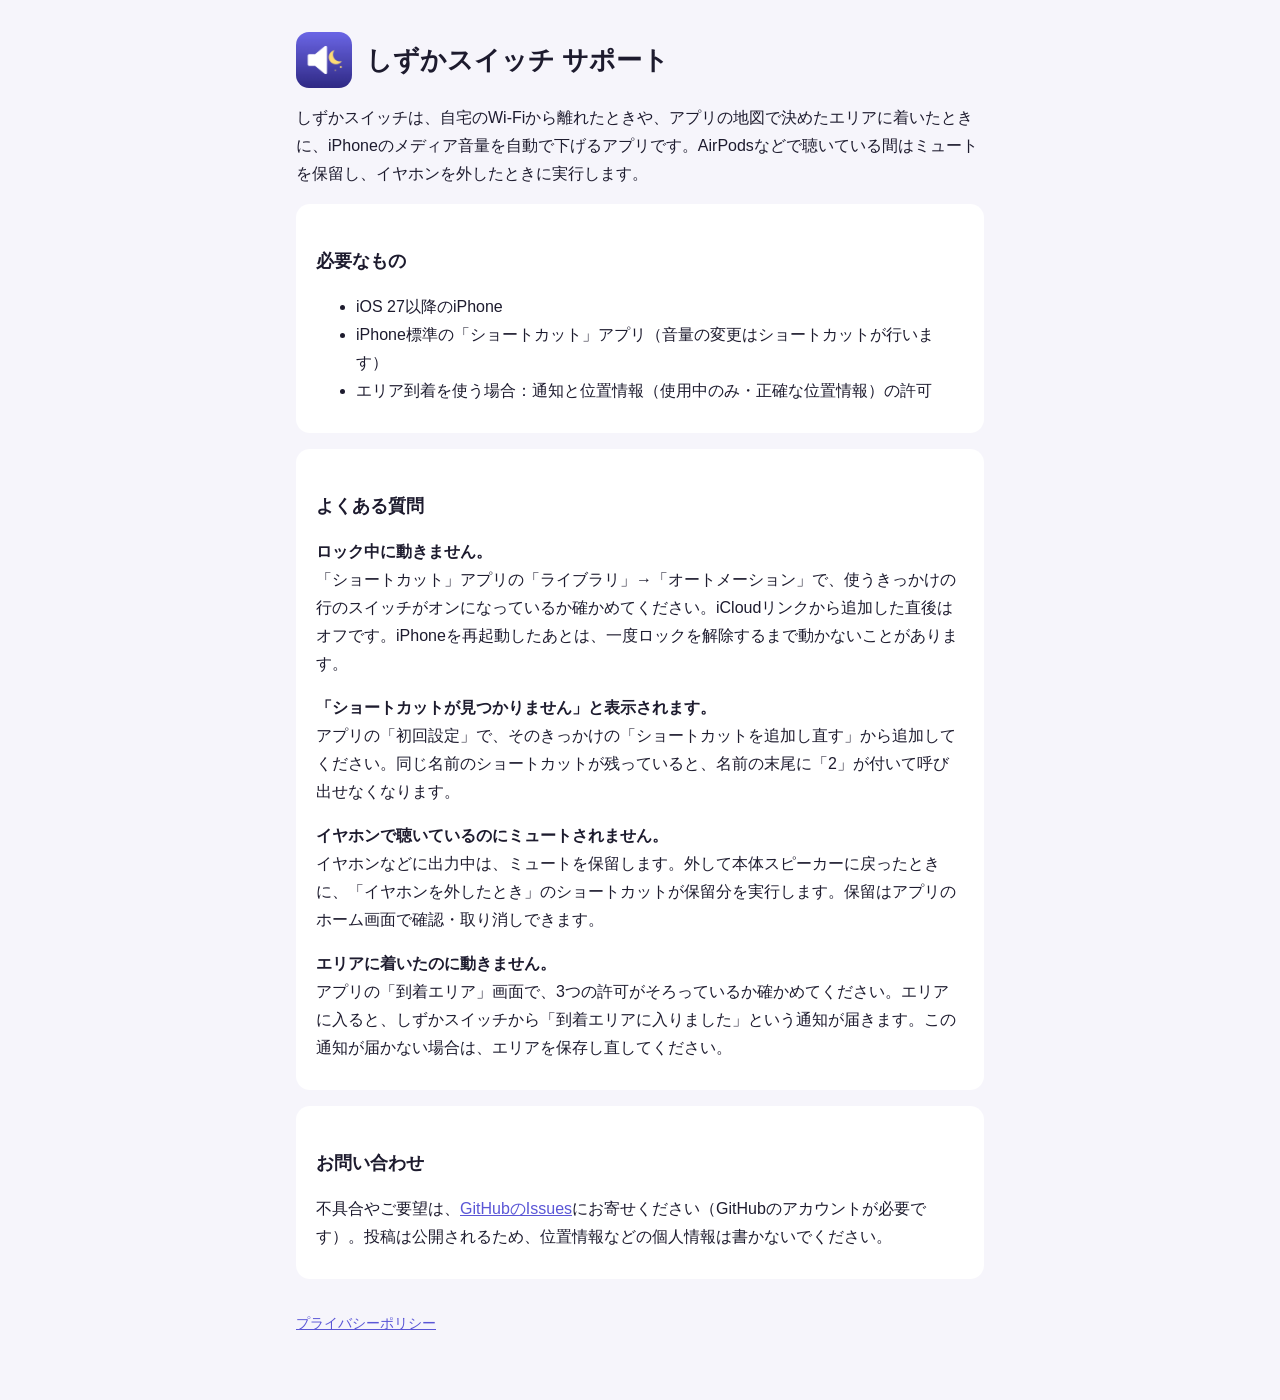
==== index.html @ dfd54183 "サポートページとプライバシーポリシーを追加 Co-Authored-By: Claude Opus 5.5 <noreply@anthropic.com>" ====
<!doctype html>
<html lang="ja">
<head>
<meta charset="utf-8">
<meta name="viewport" content="width=device-width, initial-scale=1">
<title>しずかスイッチ サポート</title>
<link rel="stylesheet" href="style.css">
</head>
<body>
<main>
<header><img src="icon.png" alt=""><h1>しずかスイッチ サポート</h1></header>
<p>しずかスイッチは、自宅のWi-Fiから離れたときや、アプリの地図で決めたエリアに着いたときに、iPhoneのメディア音量を自動で下げるアプリです。AirPodsなどで聴いている間はミュートを保留し、イヤホンを外したときに実行します。</p>

<section>
<h2>必要なもの</h2>
<ul>
<li>iOS 27以降のiPhone</li>
<li>iPhone標準の「ショートカット」アプリ（音量の変更はショートカットが行います）</li>
<li>エリア到着を使う場合：通知と位置情報（使用中のみ・正確な位置情報）の許可</li>
</ul>
</section>

<section>
<h2>よくある質問</h2>
<p><b>ロック中に動きません。</b><br>「ショートカット」アプリの「ライブラリ」→「オートメーション」で、使うきっかけの行のスイッチがオンになっているか確かめてください。iCloudリンクから追加した直後はオフです。iPhoneを再起動したあとは、一度ロックを解除するまで動かないことがあります。</p>
<p><b>「ショートカットが見つかりません」と表示されます。</b><br>アプリの「初回設定」で、そのきっかけの「ショートカットを追加し直す」から追加してください。同じ名前のショートカットが残っていると、名前の末尾に「2」が付いて呼び出せなくなります。</p>
<p><b>イヤホンで聴いているのにミュートされません。</b><br>イヤホンなどに出力中は、ミュートを保留します。外して本体スピーカーに戻ったときに、「イヤホンを外したとき」のショートカットが保留分を実行します。保留はアプリのホーム画面で確認・取り消しできます。</p>
<p><b>エリアに着いたのに動きません。</b><br>アプリの「到着エリア」画面で、3つの許可がそろっているか確かめてください。エリアに入ると、しずかスイッチから「到着エリアに入りました」という通知が届きます。この通知が届かない場合は、エリアを保存し直してください。</p>
</section>

<section>
<h2>お問い合わせ</h2>
<p>不具合やご要望は、<a href="https://github.com/kyamada1928/shizuka-switch/issues">GitHubのIssues</a>にお寄せください（GitHubのアカウントが必要です）。投稿は公開されるため、位置情報などの個人情報は書かないでください。</p>
</section>

<nav><a href="privacy.html">プライバシーポリシー</a></nav>
</main>
</body>
</html>
---- style.css ----
:root { --bg: #f6f5fb; --fg: #1d1b2e; --muted: #5b5873; --accent: #5a56d6; --card: #ffffff; }
@media (prefers-color-scheme: dark) { :root { --bg: #14131c; --fg: #ecebf5; --muted: #a7a4bd; --accent: #a9a6ff; --card: #1f1d2b; } }
* { box-sizing: border-box; }
body { margin: 0; background: var(--bg); color: var(--fg); font: 16px/1.75 -apple-system, "Hiragino Sans", "Noto Sans JP", sans-serif; }
main { max-width: 720px; margin: 0 auto; padding: 32px 16px 64px; }
header { display: flex; align-items: center; gap: 14px; margin-bottom: 8px; }
header img { width: 56px; height: 56px; border-radius: 13px; }
h1 { font-size: 1.6rem; margin: 0; }
h2 { font-size: 1.15rem; margin: 2em 0 .5em; }
section { background: var(--card); border-radius: 14px; padding: 4px 20px 12px; margin-top: 16px; }
a { color: var(--accent); }
.muted { color: var(--muted); font-size: .9rem; }
nav { margin-top: 32px; font-size: .9rem; }
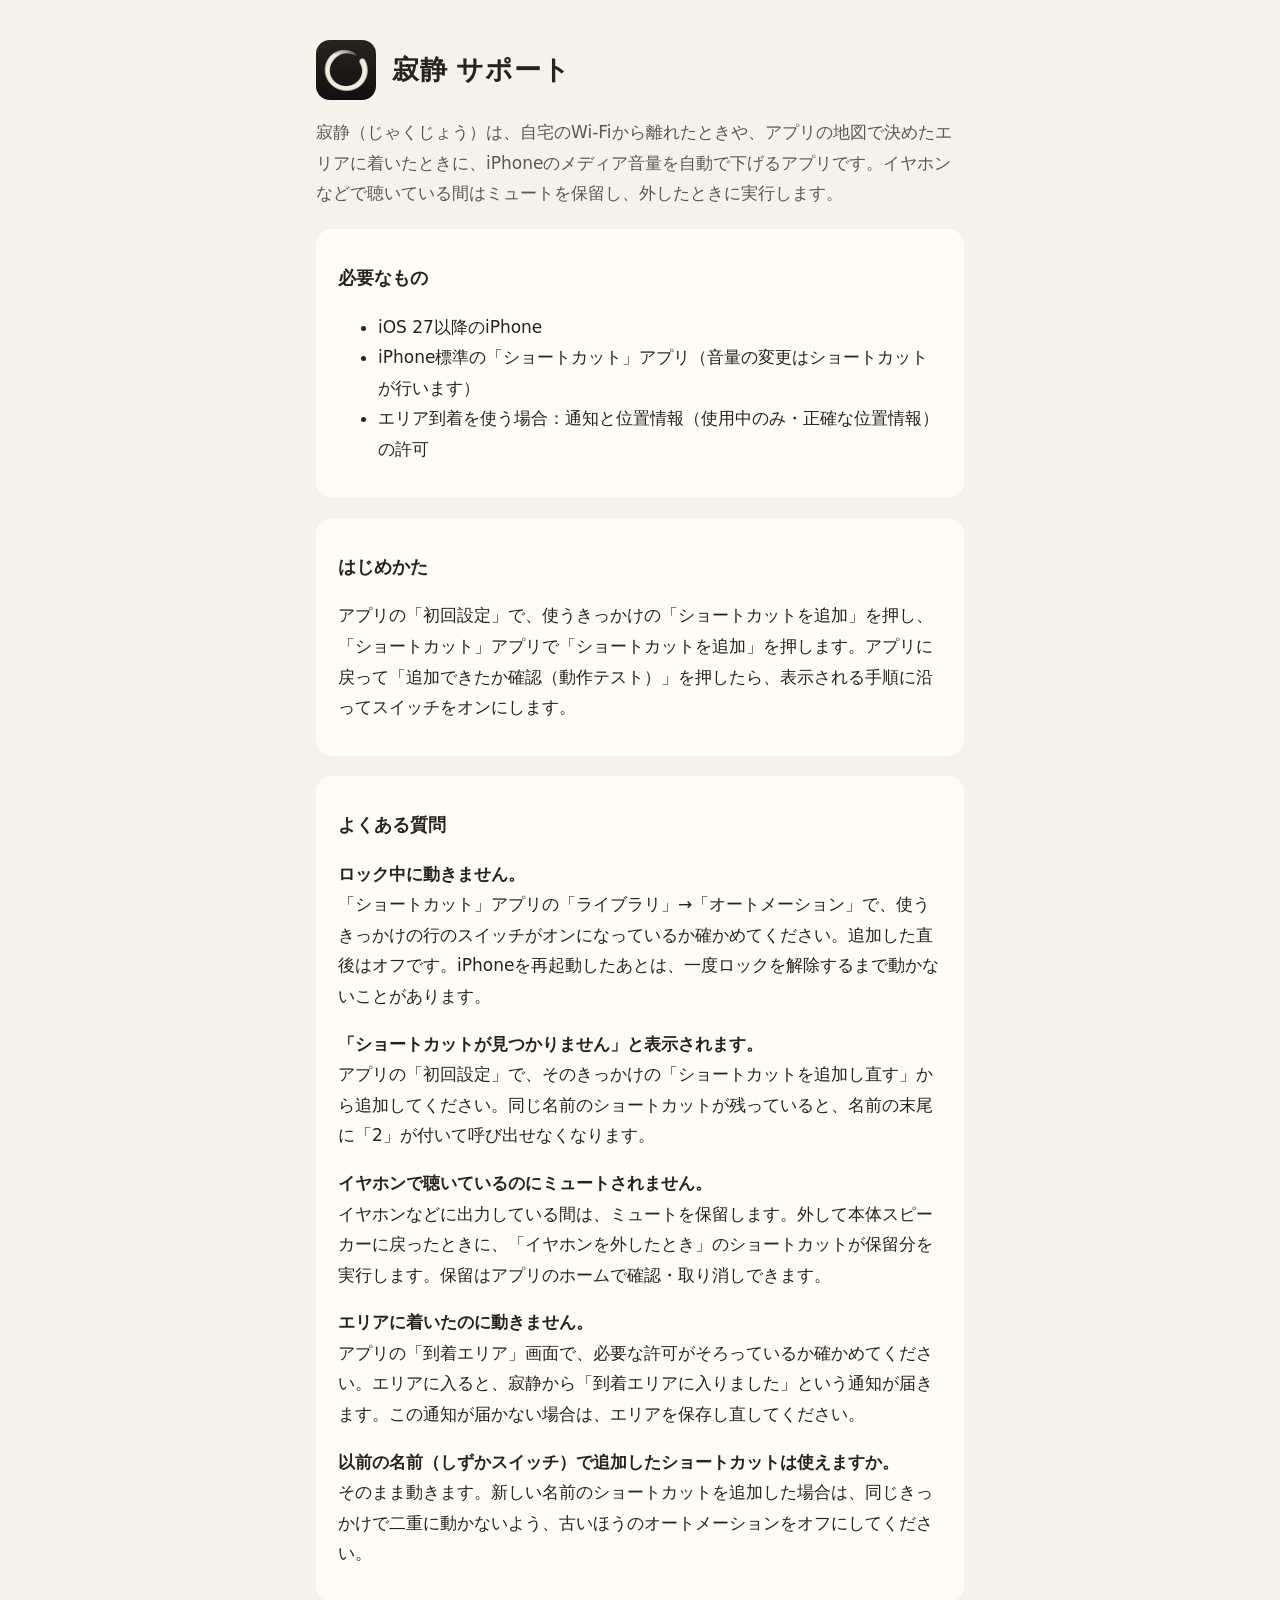
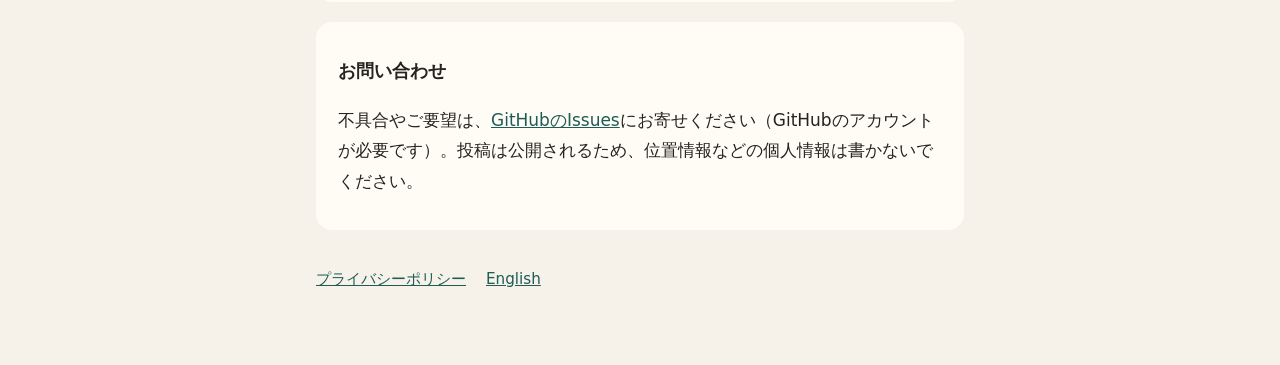
==== commit 19433f56: "寂静 / Jakujo に改名し、日英のページにする Co-Authored-By: Claude Opus 5.5 <noreply@anthropic.com>" ====
--- a/index.html
+++ b/index.html
@@ -3,13 +3,14 @@
 <head>
 <meta charset="utf-8">
 <meta name="viewport" content="width=device-width, initial-scale=1">
-<title>しずかスイッチ サポート</title>
+<title>寂静 サポート</title>
 <link rel="stylesheet" href="style.css">
+<link rel="alternate" hreflang="en" href="en/">
 </head>
 <body>
 <main>
-<header><img src="icon.png" alt=""><h1>しずかスイッチ サポート</h1></header>
-<p>しずかスイッチは、自宅のWi-Fiから離れたときや、アプリの地図で決めたエリアに着いたときに、iPhoneのメディア音量を自動で下げるアプリです。AirPodsなどで聴いている間はミュートを保留し、イヤホンを外したときに実行します。</p>
+<header><img src="icon.png" alt=""><h1>寂静 サポート</h1></header>
+<p class="lead">寂静（じゃくじょう）は、自宅のWi-Fiから離れたときや、アプリの地図で決めたエリアに着いたときに、iPhoneのメディア音量を自動で下げるアプリです。イヤホンなどで聴いている間はミュートを保留し、外したときに実行します。</p>
 
 <section>
 <h2>必要なもの</h2>
@@ -21,19 +22,25 @@
 </section>
 
 <section>
+<h2>はじめかた</h2>
+<p>アプリの「初回設定」で、使うきっかけの「ショートカットを追加」を押し、「ショートカット」アプリで「ショートカットを追加」を押します。アプリに戻って「追加できたか確認（動作テスト）」を押したら、表示される手順に沿ってスイッチをオンにします。</p>
+</section>
+
+<section>
 <h2>よくある質問</h2>
-<p><b>ロック中に動きません。</b><br>「ショートカット」アプリの「ライブラリ」→「オートメーション」で、使うきっかけの行のスイッチがオンになっているか確かめてください。iCloudリンクから追加した直後はオフです。iPhoneを再起動したあとは、一度ロックを解除するまで動かないことがあります。</p>
+<p><b>ロック中に動きません。</b><br>「ショートカット」アプリの「ライブラリ」→「オートメーション」で、使うきっかけの行のスイッチがオンになっているか確かめてください。追加した直後はオフです。iPhoneを再起動したあとは、一度ロックを解除するまで動かないことがあります。</p>
 <p><b>「ショートカットが見つかりません」と表示されます。</b><br>アプリの「初回設定」で、そのきっかけの「ショートカットを追加し直す」から追加してください。同じ名前のショートカットが残っていると、名前の末尾に「2」が付いて呼び出せなくなります。</p>
-<p><b>イヤホンで聴いているのにミュートされません。</b><br>イヤホンなどに出力中は、ミュートを保留します。外して本体スピーカーに戻ったときに、「イヤホンを外したとき」のショートカットが保留分を実行します。保留はアプリのホーム画面で確認・取り消しできます。</p>
-<p><b>エリアに着いたのに動きません。</b><br>アプリの「到着エリア」画面で、3つの許可がそろっているか確かめてください。エリアに入ると、しずかスイッチから「到着エリアに入りました」という通知が届きます。この通知が届かない場合は、エリアを保存し直してください。</p>
+<p><b>イヤホンで聴いているのにミュートされません。</b><br>イヤホンなどに出力している間は、ミュートを保留します。外して本体スピーカーに戻ったときに、「イヤホンを外したとき」のショートカットが保留分を実行します。保留はアプリのホームで確認・取り消しできます。</p>
+<p><b>エリアに着いたのに動きません。</b><br>アプリの「到着エリア」画面で、必要な許可がそろっているか確かめてください。エリアに入ると、寂静から「到着エリアに入りました」という通知が届きます。この通知が届かない場合は、エリアを保存し直してください。</p>
+<p><b>以前の名前（しずかスイッチ）で追加したショートカットは使えますか。</b><br>そのまま動きます。新しい名前のショートカットを追加した場合は、同じきっかけで二重に動かないよう、古いほうのオートメーションをオフにしてください。</p>
 </section>
 
 <section>
 <h2>お問い合わせ</h2>
-<p>不具合やご要望は、<a href="https://github.com/kyamada1928/shizuka-switch/issues">GitHubのIssues</a>にお寄せください（GitHubのアカウントが必要です）。投稿は公開されるため、位置情報などの個人情報は書かないでください。</p>
+<p>不具合やご要望は、<a href="https://github.com/kyamada1928/jakujo/issues">GitHubのIssues</a>にお寄せください（GitHubのアカウントが必要です）。投稿は公開されるため、位置情報などの個人情報は書かないでください。</p>
 </section>
 
-<nav><a href="privacy.html">プライバシーポリシー</a></nav>
+<nav><a href="privacy.html">プライバシーポリシー</a><a href="en/" hreflang="en">English</a></nav>
 </main>
 </body>
 </html>
--- a/style.css
+++ b/style.css
@@ -1,13 +1,14 @@
-:root { --bg: #f6f5fb; --fg: #1d1b2e; --muted: #5b5873; --accent: #5a56d6; --card: #ffffff; }
-@media (prefers-color-scheme: dark) { :root { --bg: #14131c; --fg: #ecebf5; --muted: #a7a4bd; --accent: #a9a6ff; --card: #1f1d2b; } }
+:root { --bg: #f6f2ea; --surface: #fffcf6; --fg: #26231f; --muted: #5c574f; --accent: #1d5c57; }
+@media (prefers-color-scheme: dark) { :root { --bg: #151413; --surface: #211f1d; --fg: #ece7dd; --muted: #b4ada2; --accent: #7cc0b6; } }
 * { box-sizing: border-box; }
-body { margin: 0; background: var(--bg); color: var(--fg); font: 16px/1.75 -apple-system, "Hiragino Sans", "Noto Sans JP", sans-serif; }
-main { max-width: 720px; margin: 0 auto; padding: 32px 16px 64px; }
-header { display: flex; align-items: center; gap: 14px; margin-bottom: 8px; }
-header img { width: 56px; height: 56px; border-radius: 13px; }
-h1 { font-size: 1.6rem; margin: 0; }
-h2 { font-size: 1.15rem; margin: 2em 0 .5em; }
-section { background: var(--card); border-radius: 14px; padding: 4px 20px 12px; margin-top: 16px; }
+body { margin: 0; background: var(--bg); color: var(--fg); font: 17px/1.8 -apple-system, "Hiragino Sans", "Noto Sans JP", system-ui, sans-serif; }
+main { max-width: 680px; margin: 0 auto; padding: 40px 16px 72px; }
+header { display: flex; align-items: center; gap: 16px; margin-bottom: 12px; }
+header img { width: 60px; height: 60px; border-radius: 14px; }
+h1 { font-size: 1.7rem; margin: 0; font-weight: 600; }
+:lang(ja) h1 { font-family: "Hiragino Mincho ProN", "Yu Mincho", "Noto Serif JP", serif; letter-spacing: .04em; }
+h2 { font-size: 1.1rem; margin: 1.6em 0 .4em; }
+section { background: var(--surface); border-radius: 16px; padding: 6px 22px 16px; margin-top: 20px; }
 a { color: var(--accent); }
-.muted { color: var(--muted); font-size: .9rem; }
-nav { margin-top: 32px; font-size: .9rem; }
+nav { margin-top: 36px; font-size: .95rem; display: flex; gap: 20px; flex-wrap: wrap; }
+.lead { color: var(--muted); }
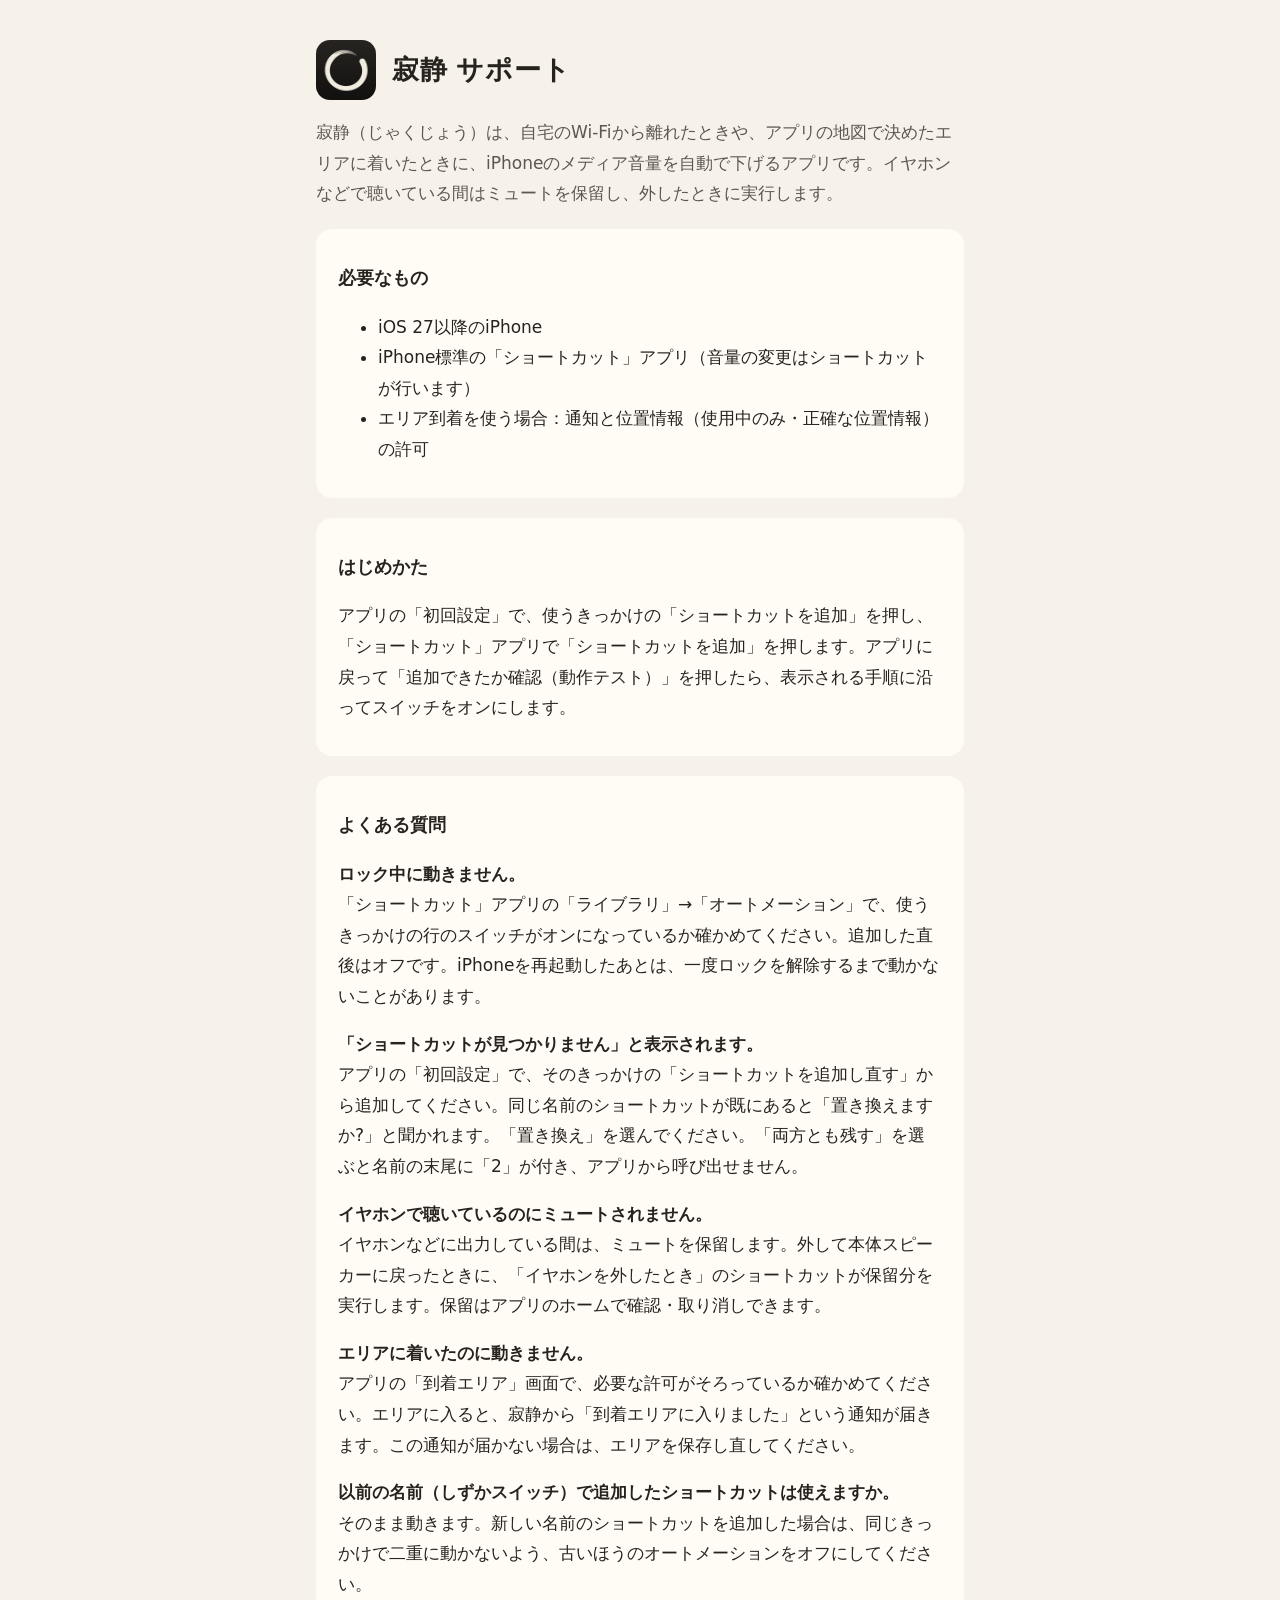
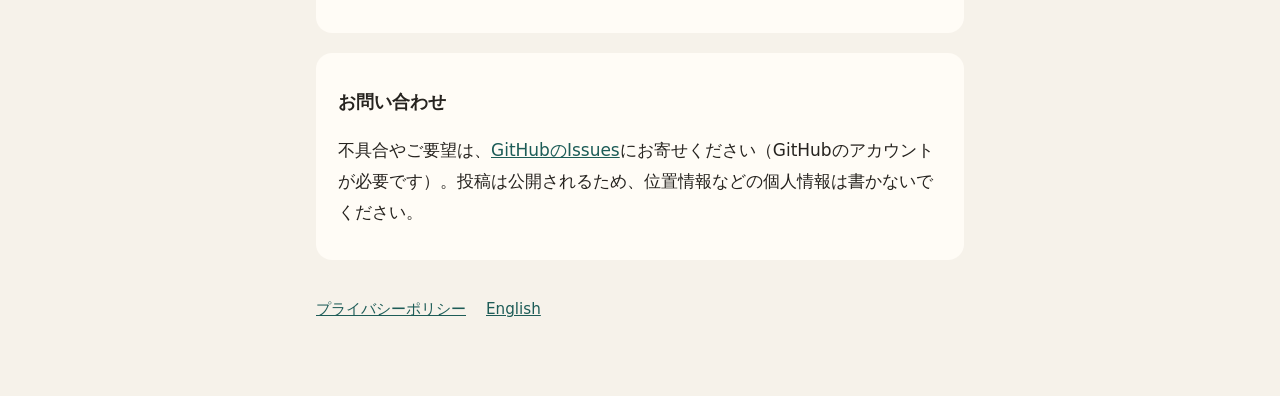
==== commit 02f98d03: "同名のショートカットがあるときの案内を直す Co-Authored-By: Claude Opus 5.5 <noreply@anthropic.com>" ====
--- a/index.html
+++ b/index.html
@@ -29,7 +29,7 @@
 <section>
 <h2>よくある質問</h2>
 <p><b>ロック中に動きません。</b><br>「ショートカット」アプリの「ライブラリ」→「オートメーション」で、使うきっかけの行のスイッチがオンになっているか確かめてください。追加した直後はオフです。iPhoneを再起動したあとは、一度ロックを解除するまで動かないことがあります。</p>
-<p><b>「ショートカットが見つかりません」と表示されます。</b><br>アプリの「初回設定」で、そのきっかけの「ショートカットを追加し直す」から追加してください。同じ名前のショートカットが残っていると、名前の末尾に「2」が付いて呼び出せなくなります。</p>
+<p><b>「ショートカットが見つかりません」と表示されます。</b><br>アプリの「初回設定」で、そのきっかけの「ショートカットを追加し直す」から追加してください。同じ名前のショートカットが既にあると「置き換えますか?」と聞かれます。「置き換え」を選んでください。「両方とも残す」を選ぶと名前の末尾に「2」が付き、アプリから呼び出せません。</p>
 <p><b>イヤホンで聴いているのにミュートされません。</b><br>イヤホンなどに出力している間は、ミュートを保留します。外して本体スピーカーに戻ったときに、「イヤホンを外したとき」のショートカットが保留分を実行します。保留はアプリのホームで確認・取り消しできます。</p>
 <p><b>エリアに着いたのに動きません。</b><br>アプリの「到着エリア」画面で、必要な許可がそろっているか確かめてください。エリアに入ると、寂静から「到着エリアに入りました」という通知が届きます。この通知が届かない場合は、エリアを保存し直してください。</p>
 <p><b>以前の名前（しずかスイッチ）で追加したショートカットは使えますか。</b><br>そのまま動きます。新しい名前のショートカットを追加した場合は、同じきっかけで二重に動かないよう、古いほうのオートメーションをオフにしてください。</p>
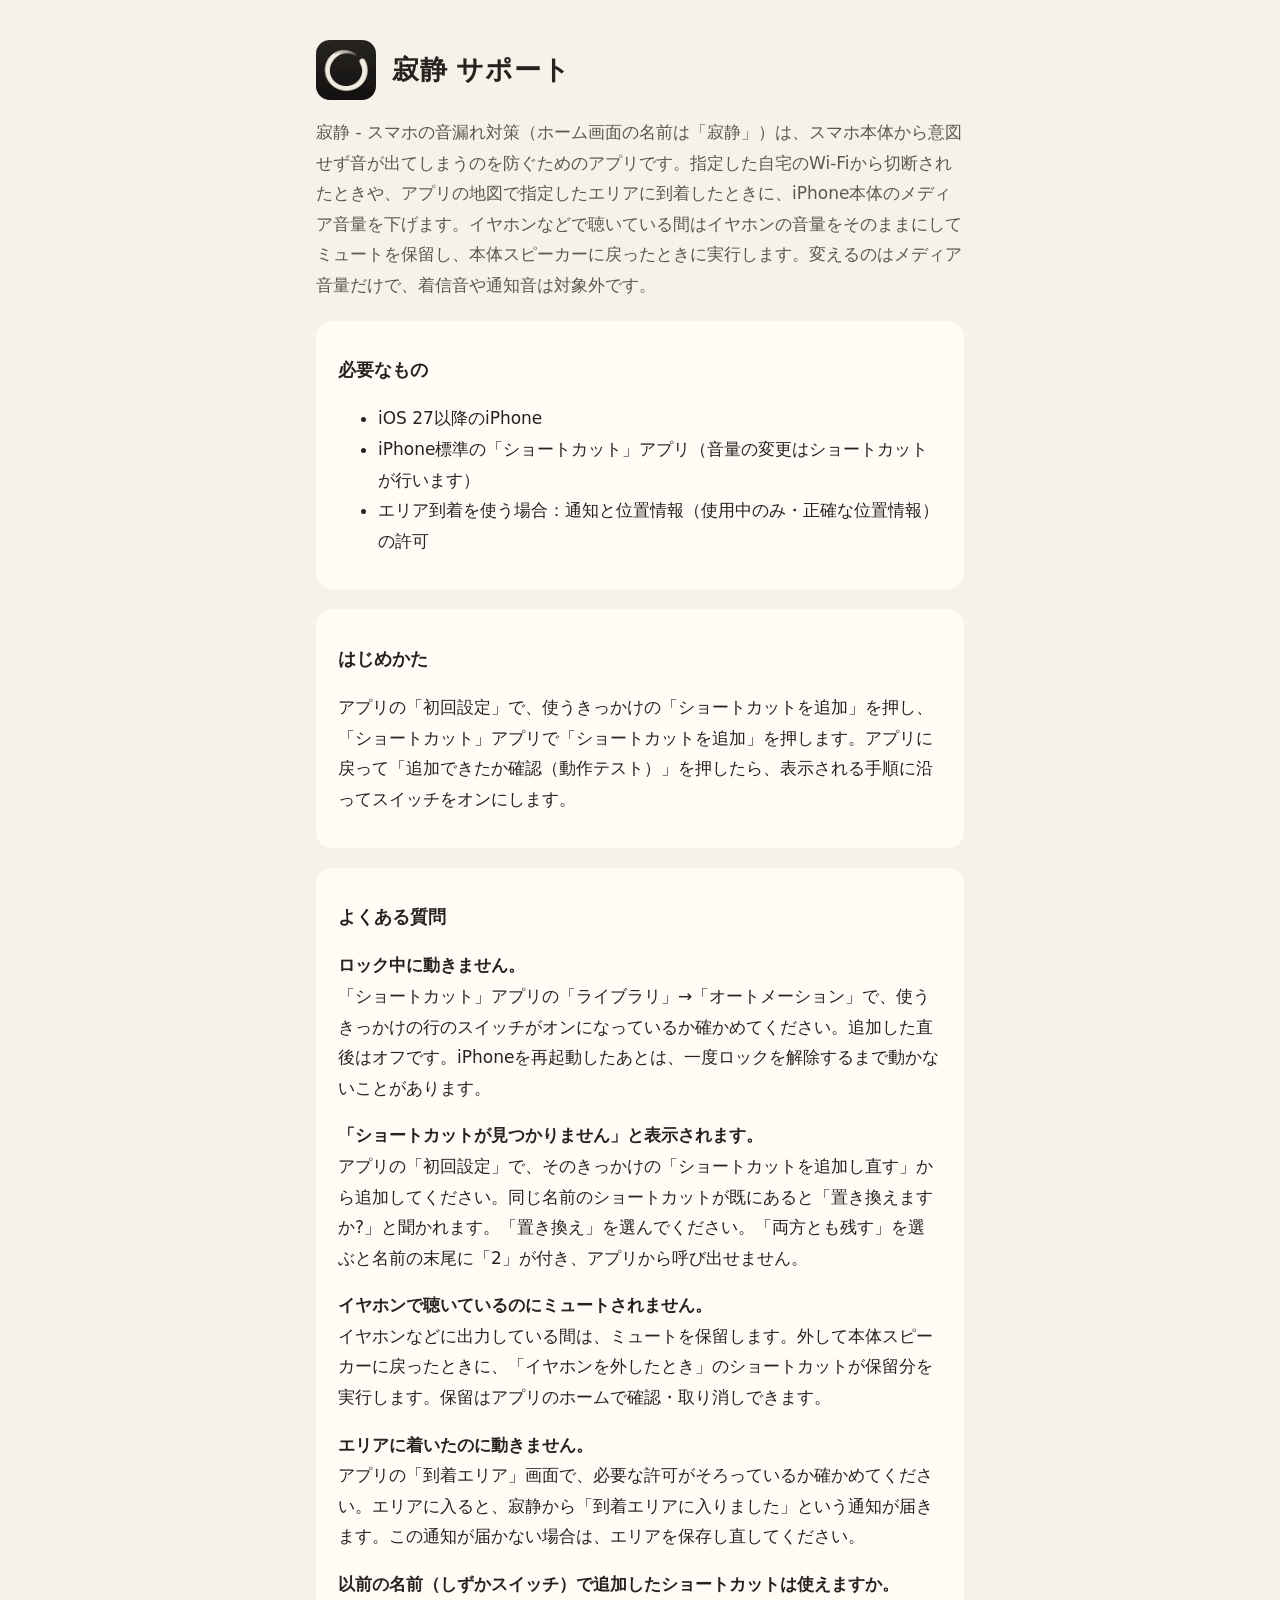
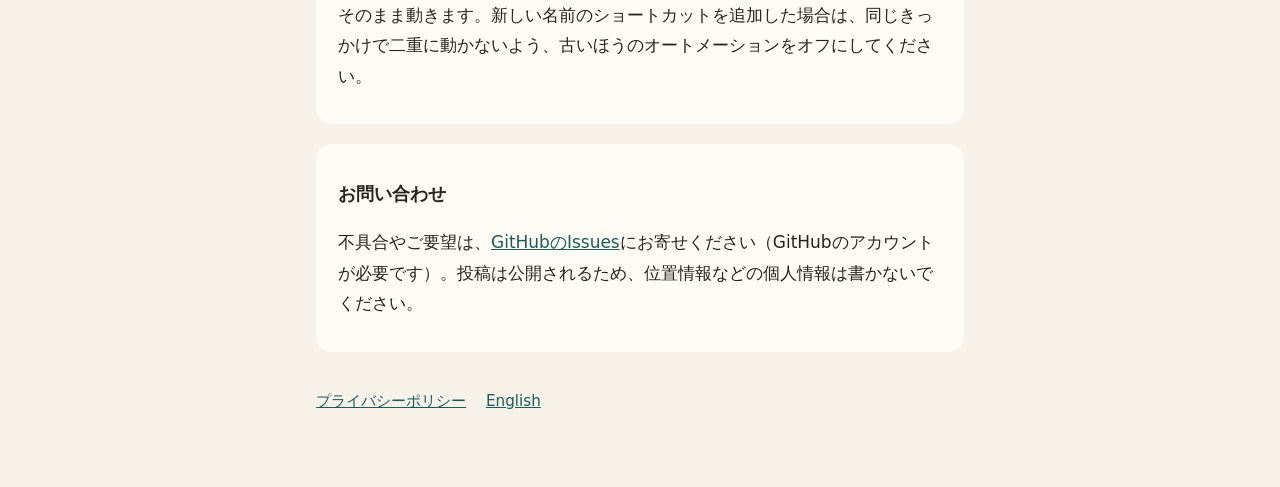
==== commit 93a2be70: "確定名称（寂静 - スマホの音漏れ対策 / Jakujo: Prevent Unwanted Sound）に揃える Co-Authored-By: Claude Opus 5.5 <noreply@a" ====
--- a/index.html
+++ b/index.html
@@ -3,14 +3,14 @@
 <head>
 <meta charset="utf-8">
 <meta name="viewport" content="width=device-width, initial-scale=1">
-<title>寂静 サポート</title>
+<title>寂静 - スマホの音漏れ対策 サポート</title>
 <link rel="stylesheet" href="style.css">
 <link rel="alternate" hreflang="en" href="en/">
 </head>
 <body>
 <main>
 <header><img src="icon.png" alt=""><h1>寂静 サポート</h1></header>
-<p class="lead">寂静（じゃくじょう）は、自宅のWi-Fiから離れたときや、アプリの地図で決めたエリアに着いたときに、iPhoneのメディア音量を自動で下げるアプリです。イヤホンなどで聴いている間はミュートを保留し、外したときに実行します。</p>
+<p class="lead">寂静 - スマホの音漏れ対策（ホーム画面の名前は「寂静」）は、スマホ本体から意図せず音が出てしまうのを防ぐためのアプリです。指定した自宅のWi-Fiから切断されたときや、アプリの地図で指定したエリアに到着したときに、iPhone本体のメディア音量を下げます。イヤホンなどで聴いている間はイヤホンの音量をそのままにしてミュートを保留し、本体スピーカーに戻ったときに実行します。変えるのはメディア音量だけで、着信音や通知音は対象外です。</p>
 
 <section>
 <h2>必要なもの</h2>
